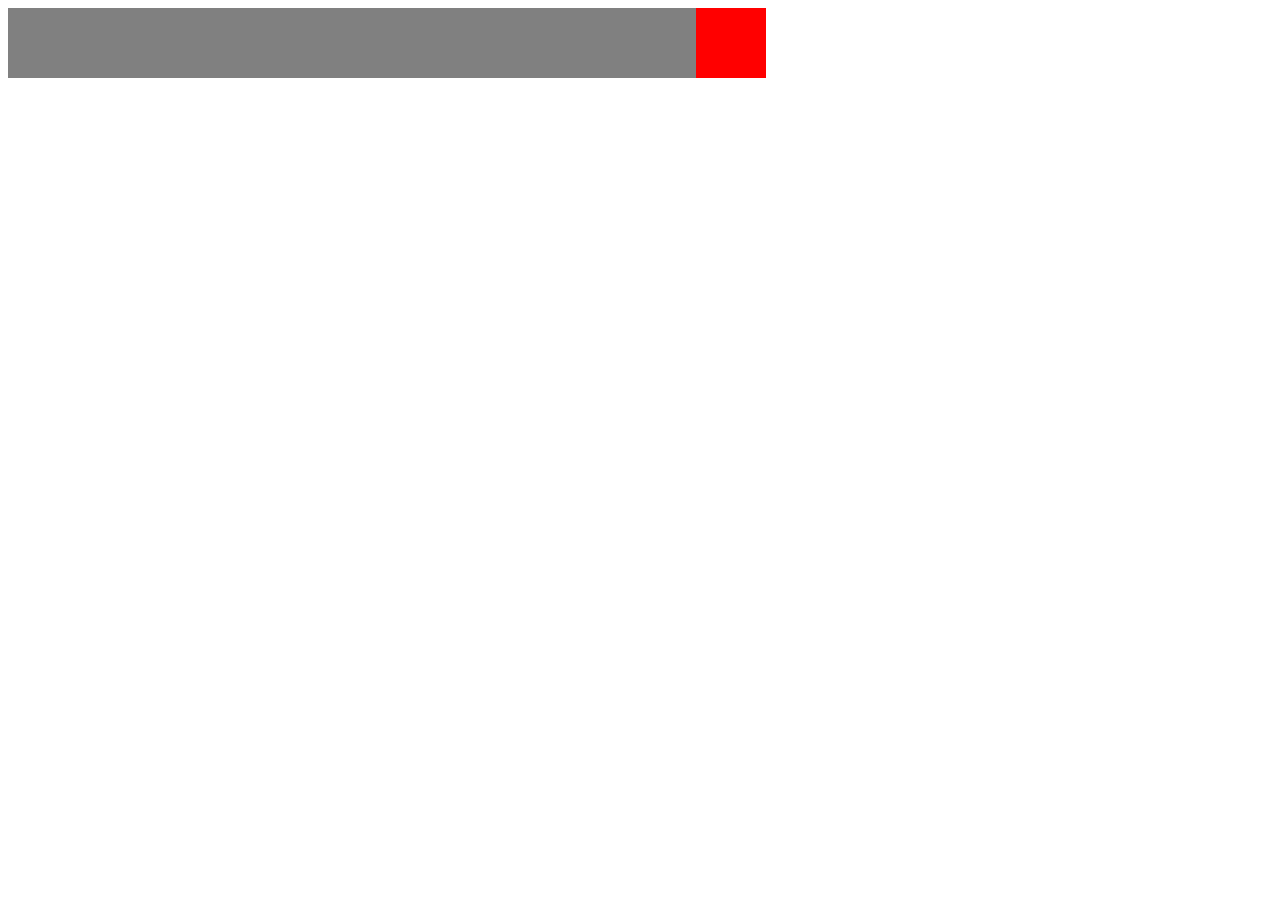
==== index.html @ ec9fb3c9 "aula flexbox" ====
<!DOCTYPE html>
<html lang="en">
<head>
    <meta charset="UTF-8">
    <meta name="viewport" content="width=device-width, initial-scale=1.0">
    <title>Aula flexbox</title>
    <link rel="stylesheet" href="style.css">
</head>
<body>
    <div class="container">
        
        <div class="filha" ></div>
    
    </div>
    
</body>
</html>
---- style.css ----
.container{

    width: 60%;
    height: 60%;
    background-color: gray;
    display: flex;
    align-items: flex-end;
    justify-content: flex-end;
}

.filha{

    width: 70px;
    height: 70px;
    background-color: red;

}
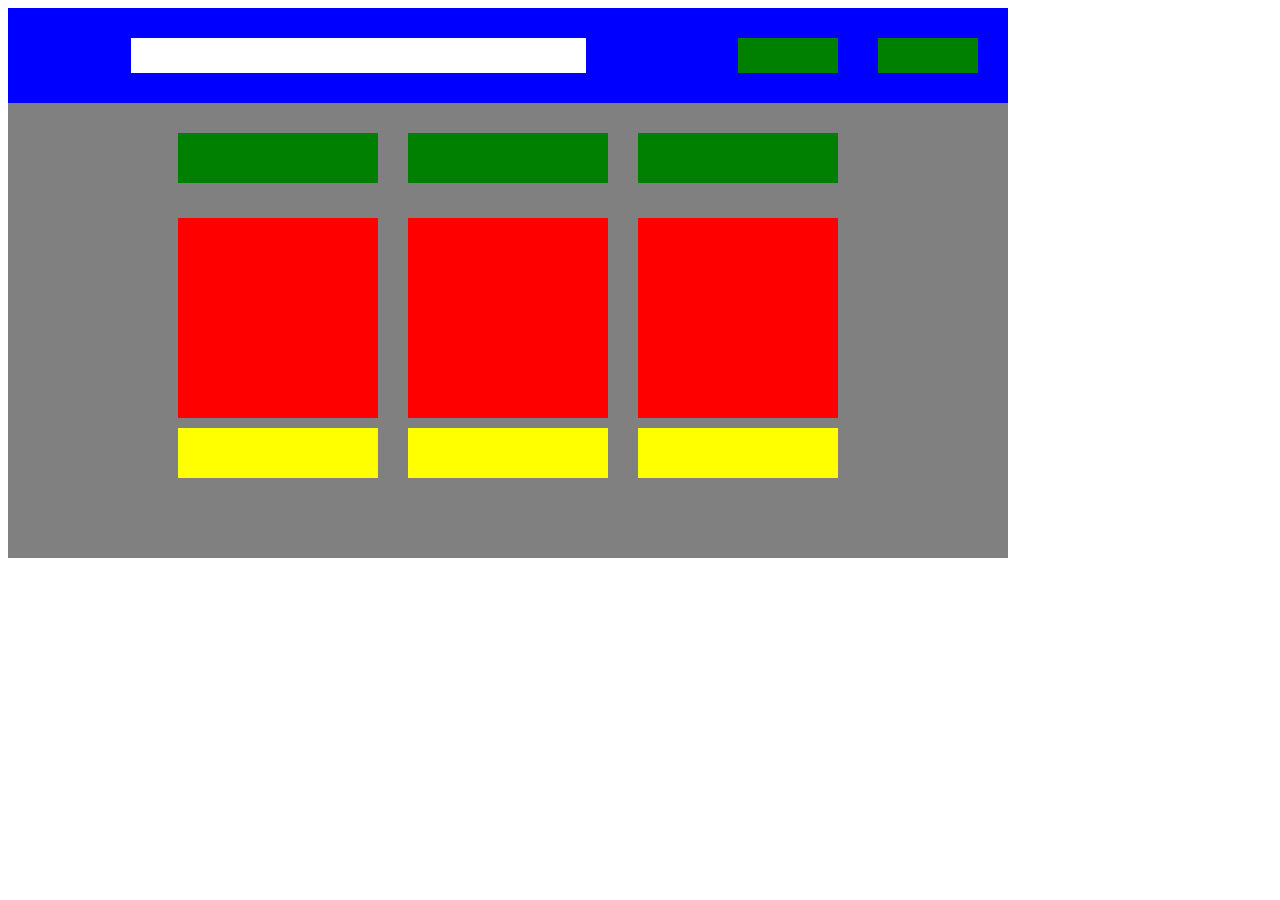
==== commit 3a679111: "tela1" ====
--- a/index.html
+++ b/index.html
@@ -3,15 +3,43 @@
 <head>
     <meta charset="UTF-8">
     <meta name="viewport" content="width=device-width, initial-scale=1.0">
-    <title>Aula flexbox</title>
+    <title>Document</title>
     <link rel="stylesheet" href="style.css">
 </head>
 <body>
     <div class="container">
-        
-        <div class="filha" ></div>
-    
+        <div class="cima">
+            <div class="cimaesq">
+                <div class="branco"></div>
+            </div>
+            <div class="cimadir">
+                <div class="verde1"></div>
+                <div class="verde1"></div>
+            </div>
+        </div>
+        <div class="baixo">
+            <div class="baixo1">
+                <div class="verde2"></div>
+                <div class="laranja"></div>
+                <div class="amarelo"></div>
+            </div>
+            <div class="baixo1">
+                <div class="verde2"></div>
+                <div class="laranja"></div>
+                <div class="amarelo"></div>
+            </div>
+            <div class="baixo1">
+                <div class="verde2"></div>
+                <div class="laranja"></div>
+                <div class="amarelo"></div>
+            </div>
+            
+            
+            
+            
+            
+            
+        </div>
     </div>
-    
 </body>
 </html>
--- a/style.css
+++ b/style.css
@@ -1,17 +1,71 @@
 .container{
-
-    width: 60%;
-    height: 60%;
+    width: 1000px;
+    height: 550px;
     background-color: gray;
     display: flex;
-    align-items: flex-end;
-    justify-content: flex-end;
+    flex-direction: column;
+}
+.cima{
+    width: 100%;
+    height: 100px;
+    display: flex;
+    flex-wrap: nowrap;
+    background-color: aquamarine;
 }
 
-.filha{
+.cimaesq{
+    width: 70%;
+    height: 100%;
+    background-color: blue;
+    display: flex;
+    align-items: center;
+    justify-content: center;
+}
+.cimadir{
+    width: 30%;
+    height: 100%;
+    background-color:blue;
+    display: flex;
+    align-items: center;
+    justify-content: center;
+    gap: 40px;
+}
+.branco{
+    width: 65%;
+    height: 35px;
+    background-color: white;
+}
 
-    width: 70px;
-    height: 70px;
+.verde1{
+    width: 100px;
+    height: 35px;
+    background-color: green;
+}
+.baixo{
+    width: 100%;
+    height: 450px;
+    display: flex;
+    align-items: flex-start;
+    justify-content: center;
+    flex-wrap: nowrap;
+    gap: 30px;
+    margin-top: 30px;
+}
+
+.verde2{
+    width: 200px;
+    height: 50px;
+    background-color: green;
+    margin-bottom: 35px;
+}
+.laranja{
+    width: 200px;
+    height: 200px;
     background-color: red;
-
+    margin-bottom: 10px;
+}
+.amarelo{
+    width: 200px;
+    height: 50px;
+    background-color: yellow;
 }
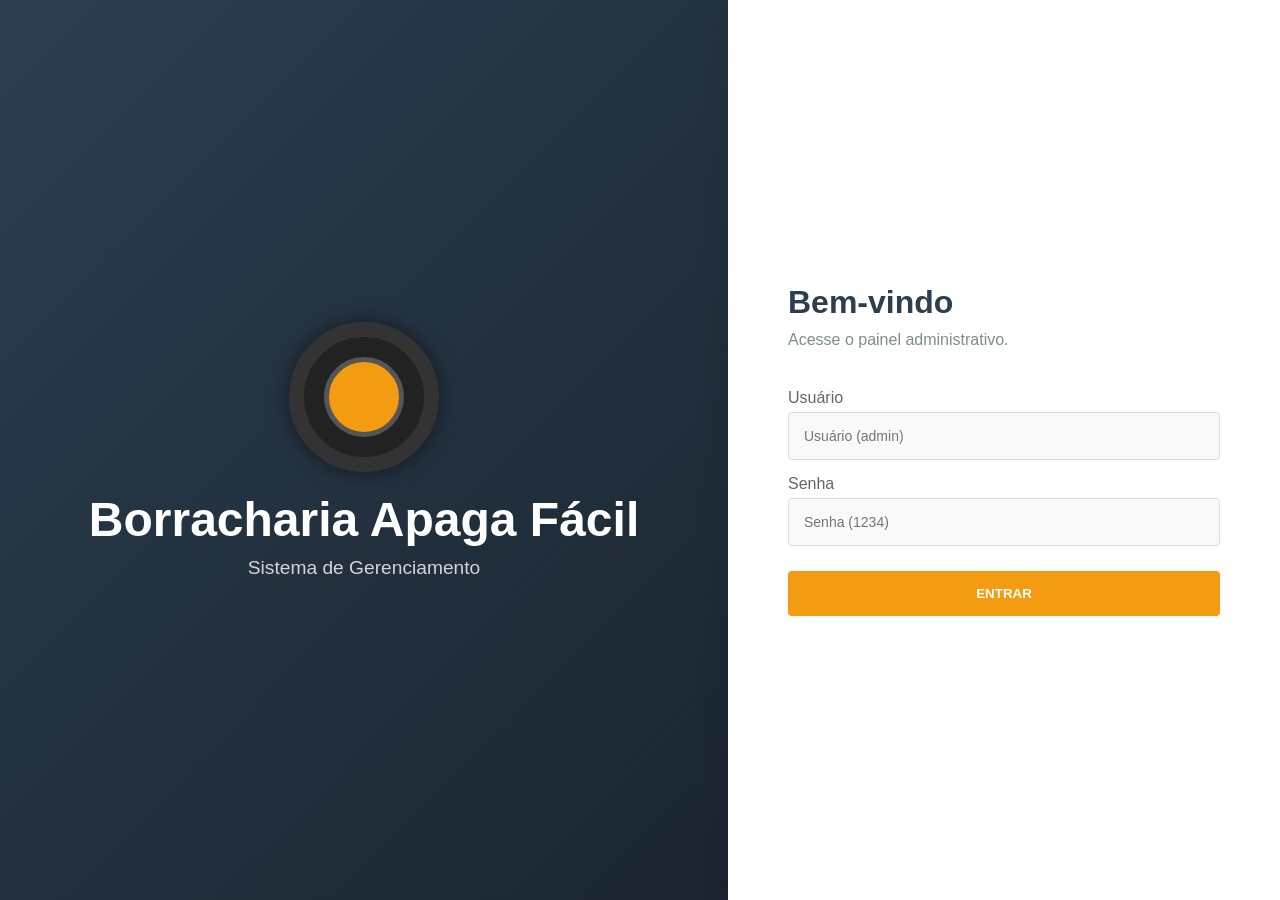
==== commit b0f87dbc: "ä" ====
--- a/index.html
+++ b/index.html
@@ -1,45 +1,374 @@
 <!DOCTYPE html>
-<html lang="en">
+<html lang="pt-br">
 <head>
     <meta charset="UTF-8">
     <meta name="viewport" content="width=device-width, initial-scale=1.0">
-    <title>Document</title>
-    <link rel="stylesheet" href="style.css">
+    <title>Sistema da Borracharia </title>
+    <style>
+        /* --- CONFIGURAÇÕES GERAIS --- */
+        :root {
+            --primary-color: #f39c12; /* Laranja Pneu */
+            --dark-bg: #2c3e50;       /* Azul Petróleo Escuro */
+            --darker-bg: #1a252f;     /* Quase Preto */
+            --light-bg: #ecf0f1;
+            --text-color: #333;
+            /* Cores de Status */
+            --status-andamento: #f1c40f;
+            --status-feito: #3498db;
+            --status-pago: #2ecc71;
+        }
+
+        * { margin: 0; padding: 0; box-sizing: border-box; font-family: 'Segoe UI', sans-serif; }
+
+        body { background-color: var(--light-bg); height: 100vh; display: flex; flex-direction: column; }
+        
+        /* Utilitários */
+        .hidden { display: none !important; }
+        .btn { padding: 12px 20px; border: none; cursor: pointer; border-radius: 4px; font-weight: bold; transition: 0.3s; }
+        .btn-primary { background-color: var(--primary-color); color: white; }
+        .btn-primary:hover { background-color: #e67e22; }
+        .btn-danger { background-color: #e74c3c; color: white; }
+        
+        input, select { 
+            padding: 15px; 
+            margin-bottom: 15px; 
+            width: 100%; 
+            border: 1px solid #ddd; 
+            border-radius: 4px; 
+            background-color: #f9f9f9;
+            font-size: 14px;
+        }
+        input:focus, select:focus { outline: 2px solid var(--primary-color); border-color: transparent; }
+
+        /* --- NOVO DESIGN DE LOGIN (TELA DIVIDIDA) --- */
+        #login-screen {
+            height: 100vh;
+            display: flex;
+            width: 100%;
+            overflow: hidden;
+        }
+
+        .login-brand {
+            flex: 6; 
+            background: linear-gradient(135deg, var(--dark-bg), var(--darker-bg));
+            color: white;
+            display: flex;
+            flex-direction: column;
+            justify-content: center;
+            align-items: center;
+            padding: 40px;
+        }
+        
+        .tire-decoration {
+            width: 150px;
+            height: 150px;
+            border: 15px solid #333;
+            border-radius: 50%;
+            display: flex;
+            align-items: center;
+            justify-content: center;
+            margin-bottom: 20px;
+            background: #222;
+            box-shadow: 0 0 20px rgba(0,0,0,0.5);
+        }
+        .tire-inner { width: 80px; height: 80px; border: 5px solid #555; border-radius: 50%; background: var(--primary-color); }
+
+        .login-brand h1 { font-size: 3rem; margin-bottom: 10px; }
+        .login-brand p { font-size: 1.2rem; opacity: 0.8; }
+
+        .login-form-container {
+            flex: 4; 
+            background: white;
+            display: flex;
+            flex-direction: column;
+            justify-content: center;
+            padding: 60px;
+            box-shadow: -10px 0 20px rgba(0,0,0,0.05);
+        }
+
+        .login-header { margin-bottom: 40px; }
+        .login-header h2 { font-size: 2rem; color: var(--dark-bg); margin-bottom: 10px; }
+        .login-header span { color: #7f8c8d; }
+
+        @media (max-width: 768px) {
+            #login-screen { flex-direction: column; }
+            .login-brand { flex: 1; padding: 20px; }
+            .tire-decoration { width: 80px; height: 80px; border-width: 8px; }
+            .tire-inner { width: 40px; height: 40px; }
+            .login-brand h1 { font-size: 1.5rem; }
+            .login-form-container { flex: 2; padding: 30px; }
+        }
+
+        /* --- DASHBOARD --- */
+        #dashboard-screen { display: flex; height: 100vh; }
+        .sidebar { width: 250px; background-color: var(--dark-bg); color: white; padding: 20px; display: flex; flex-direction: column; }
+        .sidebar h3 { margin-bottom: 30px; text-align: center; color: var(--primary-color); border-bottom: 1px solid rgba(255,255,255,0.1); padding-bottom: 10px; }
+        .sidebar button { background: none; border: none; color: white; padding: 15px; text-align: left; cursor: pointer; transition: 0.3s; width: 100%; border-radius: 4px; }
+        .sidebar button:hover { background-color: rgba(255,255,255,0.1); color: var(--primary-color); }
+        .main-content { flex: 1; padding: 40px; overflow-y: auto; background-color: #f4f6f7; }
+        .card { background: white; padding: 30px; border-radius: 8px; box-shadow: 0 2px 10px rgba(0,0,0,0.05); border: 1px solid #eee; }
+        table { width: 100%; border-collapse: collapse; margin-top: 20px; }
+        th, td { padding: 15px; text-align: left; border-bottom: 1px solid #eee; vertical-align: middle; }
+        th { background-color: var(--darker-bg); color: white; }
+        tr:hover { background-color: #f9f9f9; }
+
+        /* Estilos do Select de Status */
+        .status-select {
+            padding: 8px;
+            border-radius: 20px;
+            font-weight: bold;
+            color: white;
+            border: none;
+            cursor: pointer;
+            width: auto;
+            margin: 0;
+            text-align: center;
+            text-align-last: center;
+        }
+        .bg-andamento { background-color: var(--status-andamento); }
+        .bg-feito { background-color: var(--status-feito); }
+        .bg-pago { background-color: var(--status-pago); }
+
+    </style>
 </head>
 <body>
-    <div class="container">
-        <div class="cima">
-            <div class="cimaesq">
-                <div class="branco"></div>
-            </div>
-            <div class="cimadir">
-                <div class="verde1"></div>
-                <div class="verde1"></div>
-            </div>
+
+    <section id="login-screen">
+        <div class="login-brand">
+            <div class="tire-decoration">
+                <div class="tire-inner"></div>
+            </div>
+            <h1>Borracharia Apaga Fácil</h1>
+            <p>Sistema de Gerenciamento</p>
         </div>
-        <div class="baixo">
-            <div class="baixo1">
-                <div class="verde2"></div>
-                <div class="laranja"></div>
-                <div class="amarelo"></div>
-            </div>
-            <div class="baixo1">
-                <div class="verde2"></div>
-                <div class="laranja"></div>
-                <div class="amarelo"></div>
-            </div>
-            <div class="baixo1">
-                <div class="verde2"></div>
-                <div class="laranja"></div>
-                <div class="amarelo"></div>
-            </div>
-            
-            
-            
-            
-            
-            
+        <div class="login-form-container">
+            <div class="login-header">
+                <h2>Bem-vindo</h2>
+                <span>Acesse o painel administrativo.</span>
+            </div>
+            <label for="username" style="display:block; margin-bottom:5px; color:#666;">Usuário</label>
+            <input type="text" id="username" placeholder="Usuário (admin)">
+            <label for="password" style="display:block; margin-bottom:5px; color:#666;">Senha</label>
+            <input type="password" id="password" placeholder="Senha (1234)">
+            <button class="btn btn-primary" onclick="realizarLogin()" style="width: 100%; margin-top: 10px; padding: 15px;">ENTRAR</button>
+            <p id="error-msg" style="color: #e74c3c; font-size: 13px; margin-top: 15px; display: none; text-align: center;">Credenciais inválidas.</p>
         </div>
-    </div>
+    </section>
+
+    <section id="dashboard-screen" class="hidden">
+        <nav class="sidebar">
+            <h3>BORRACHARIA</h3>
+            <button onclick="mostrarTela('tela-clientes')">👤 Clientes</button>
+            <button onclick="mostrarTela('tela-servicos')">🔧 Ocorrências</button>
+            <button onclick="mostrarTela('tela-estoque')">📦 Estoque</button>
+            <div style="flex: 1"></div>
+            <button onclick="logout()" style="color: #e74c3c; border: 1px solid #e74c3c; text-align: center;">Sair</button>
+        </nav>
+
+        <main class="main-content">
+            <div id="tela-clientes" class="content-section">
+                <h2 style="margin-bottom: 20px;">Gerenciar Clientes</h2>
+                <div class="card">
+                    <form onsubmit="salvarCliente(event)" style="display: grid; grid-template-columns: 1fr 1fr 1fr auto; gap: 10px;">
+                        <input type="text" id="cliente-nome" placeholder="Nome Completo" required style="margin:0">
+                        <input type="text" id="cliente-carro" placeholder="Veículo/Placa" required style="margin:0">
+                        <input type="tel" id="cliente-tel" placeholder="Telefone" required style="margin:0">
+                        <button type="submit" class="btn btn-primary">Adicionar</button>
+                    </form>
+                </div>
+                <div class="card" style="margin-top: 20px;">
+                    <table id="tabela-clientes">
+                        <thead><tr><th>Nome</th><th>Veículo</th><th>Telefone</th></tr></thead>
+                        <tbody></tbody>
+                    </table>
+                </div>
+            </div>
+
+            <div id="tela-servicos" class="content-section hidden">
+                <h2 style="margin-bottom: 20px;">Ocorrências e Status</h2>
+                <div class="card">
+                    <form onsubmit="salvarServico(event)">
+                        <input type="text" id="servico-cliente" placeholder="Nome do Cliente" required>
+                        <select id="servico-tipo">
+                            <option value="Troca de Pneu">Troca de Pneu</option>
+                            <option value="Remendo">Remendo</option>
+                            <option value="Troca de Aro">Troca de Aro</option>
+                            <option value="Troca de Roda">Troca de Roda</option>
+                            <option value="Vulcanização">Vulcanização</option>
+                            <option value="Alinhamento">Alinhamento</option>
+                        </select>
+                        <input type="number" id="servico-valor" placeholder="Valor (R$)" required>
+                        <button type="submit" class="btn btn-primary" style="width: 100%">Abrir Ordem de Serviço</button>
+                    </form>
+                </div>
+                <div class="card" style="margin-top: 20px;">
+                    <h3>Histórico e Controle</h3>
+                    <table id="tabela-servicos">
+                        <thead>
+                            <tr>
+                                <th>Cliente</th>
+                                <th>Serviço</th>
+                                <th>Valor</th>
+                                <th>Status</th>
+                                <th>Data</th>
+                            </tr>
+                        </thead>
+                        <tbody></tbody>
+                    </table>
+                </div>
+            </div>
+
+            <div id="tela-estoque" class="content-section hidden">
+                <h2 style="margin-bottom: 20px;">Controle de Estoque</h2>
+                <div class="card">
+                    <form onsubmit="salvarProduto(event)" style="display: grid; grid-template-columns: 2fr 1fr auto; gap: 10px;">
+                        <input type="text" id="prod-nome" placeholder="Nome do Produto" required style="margin:0">
+                        <input type="number" id="prod-qtd" placeholder="Qtd." required style="margin:0">
+                        <button type="submit" class="btn btn-primary">Entrada</button>
+                    </form>
+                </div>
+                <div class="card" style="margin-top: 20px;">
+                    <table id="tabela-estoque">
+                        <thead><tr><th>Produto</th><th>Qtd. Atual</th><th>Ação</th></tr></thead>
+                        <tbody></tbody>
+                    </table>
+                </div>
+            </div>
+        </main>
+    </section>
+
+    <script>
+        // --- LÓGICA DO SISTEMA ---
+        
+        let clientes = JSON.parse(localStorage.getItem('borracha_clientes')) || [];
+        let servicos = JSON.parse(localStorage.getItem('borracha_servicos')) || [];
+        let estoque = JSON.parse(localStorage.getItem('borracha_estoque')) || [];
+
+        document.addEventListener('DOMContentLoaded', () => {
+            atualizarTabelas();
+        });
+
+        function realizarLogin() {
+            const user = document.getElementById('username').value;
+            const pass = document.getElementById('password').value;
+
+            if(user === 'admin' && pass === '1234') {
+                document.getElementById('login-screen').classList.add('hidden');
+                document.getElementById('dashboard-screen').classList.remove('hidden');
+            } else {
+                const erro = document.getElementById('error-msg');
+                erro.style.display = 'block';
+                document.getElementById('password').style.borderColor = 'red';
+                setTimeout(() => document.getElementById('password').style.borderColor = '#ddd', 2000);
+            }
+        }
+
+        function logout() { location.reload(); }
+
+        function mostrarTela(id) {
+            document.querySelectorAll('.content-section').forEach(s => s.classList.add('hidden'));
+            document.getElementById(id).classList.remove('hidden');
+        }
+
+        // --- CLIENTES ---
+        function salvarCliente(e) {
+            e.preventDefault();
+            clientes.push({
+                nome: document.getElementById('cliente-nome').value,
+                carro: document.getElementById('cliente-carro').value,
+                tel: document.getElementById('cliente-tel').value
+            });
+            localStorage.setItem('borracha_clientes', JSON.stringify(clientes));
+            e.target.reset();
+            atualizarTabelas();
+        }
+
+        // --- SERVIÇOS E STATUS ---
+        function salvarServico(e) {
+            e.preventDefault();
+            servicos.unshift({
+                cliente: document.getElementById('servico-cliente').value,
+                tipo: document.getElementById('servico-tipo').value,
+                valor: document.getElementById('servico-valor').value,
+                status: 'andamento', // Status inicial padrão
+                data: new Date().toLocaleDateString('pt-BR') + ' ' + new Date().toLocaleTimeString('pt-BR', {hour: '2-digit', minute:'2-digit'})
+            });
+            localStorage.setItem('borracha_servicos', JSON.stringify(servicos));
+            e.target.reset();
+            atualizarTabelas();
+        }
+
+        function alterarStatusServico(index, novoStatus) {
+            servicos[index].status = novoStatus;
+            localStorage.setItem('borracha_servicos', JSON.stringify(servicos));
+            atualizarTabelas(); // Atualiza para mudar a cor do select
+        }
+
+        // --- ESTOQUE ---
+        function salvarProduto(e) {
+            e.preventDefault();
+            estoque.push({
+                nome: document.getElementById('prod-nome').value,
+                qtd: document.getElementById('prod-qtd').value
+            });
+            localStorage.setItem('borracha_estoque', JSON.stringify(estoque));
+            e.target.reset();
+            atualizarTabelas();
+        }
+
+        function removerEstoque(index) {
+            if(confirm('Tem certeza que deseja remover este item?')) {
+                estoque.splice(index, 1);
+                localStorage.setItem('borracha_estoque', JSON.stringify(estoque));
+                atualizarTabelas();
+            }
+        }
+
+        // --- RENDERIZAÇÃO ---
+        function atualizarTabelas() {
+            // Clientes
+            const tblClientes = document.querySelector('#tabela-clientes tbody');
+            tblClientes.innerHTML = clientes.map(c => `<tr><td>${c.nome}</td><td>${c.carro}</td><td>${c.tel}</td></tr>`).join('');
+
+            // Serviços com Dropdown de Status
+            const tblServicos = document.querySelector('#tabela-servicos tbody');
+            tblServicos.innerHTML = servicos.map((s, i) => {
+                // Define a classe de cor baseada no status
+                let bgClass = '';
+                if(s.status === 'andamento') bgClass = 'bg-andamento';
+                else if(s.status === 'feito') bgClass = 'bg-feito';
+                else if(s.status === 'pago') bgClass = 'bg-pago';
+                else {
+                    // Compatibilidade para dados antigos que não tenham status
+                    s.status = 'andamento';
+                    bgClass = 'bg-andamento';
+                }
+
+                return `
+                <tr>
+                    <td>${s.cliente}</td>
+                    <td>${s.tipo}</td>
+                    <td>R$ ${s.valor}</td>
+                    <td>
+                        <select onchange="alterarStatusServico(${i}, this.value)" class="status-select ${bgClass}">
+                            <option value="andamento" ${s.status === 'andamento' ? 'selected' : ''}>Em Andamento</option>
+                            <option value="feito" ${s.status === 'feito' ? 'selected' : ''}>Feito</option>
+                            <option value="pago" ${s.status === 'pago' ? 'selected' : ''}>Pago</option>
+                        </select>
+                    </td>
+                    <td style="font-size: 0.9em; color: #777;">${s.data}</td>
+                </tr>`;
+            }).join('');
+
+            // Estoque
+            const tblEstoque = document.querySelector('#tabela-estoque tbody');
+            tblEstoque.innerHTML = estoque.map((p, i) => `
+                <tr>
+                    <td>${p.nome}</td>
+                    <td><span style="background:${p.qtd < 5 ? '#e74c3c' : '#2ecc71'}; color:white; padding: 2px 8px; border-radius:10px; font-size:12px">${p.qtd} un</span></td>
+                    <td><button onclick="removerEstoque(${i})" class="btn-danger" style="border:none; padding:5px 10px; border-radius:4px; cursor:pointer">Excluir</button></td>
+                </tr>`).join('');
+        }
+    </script>
 </body>
 </html>
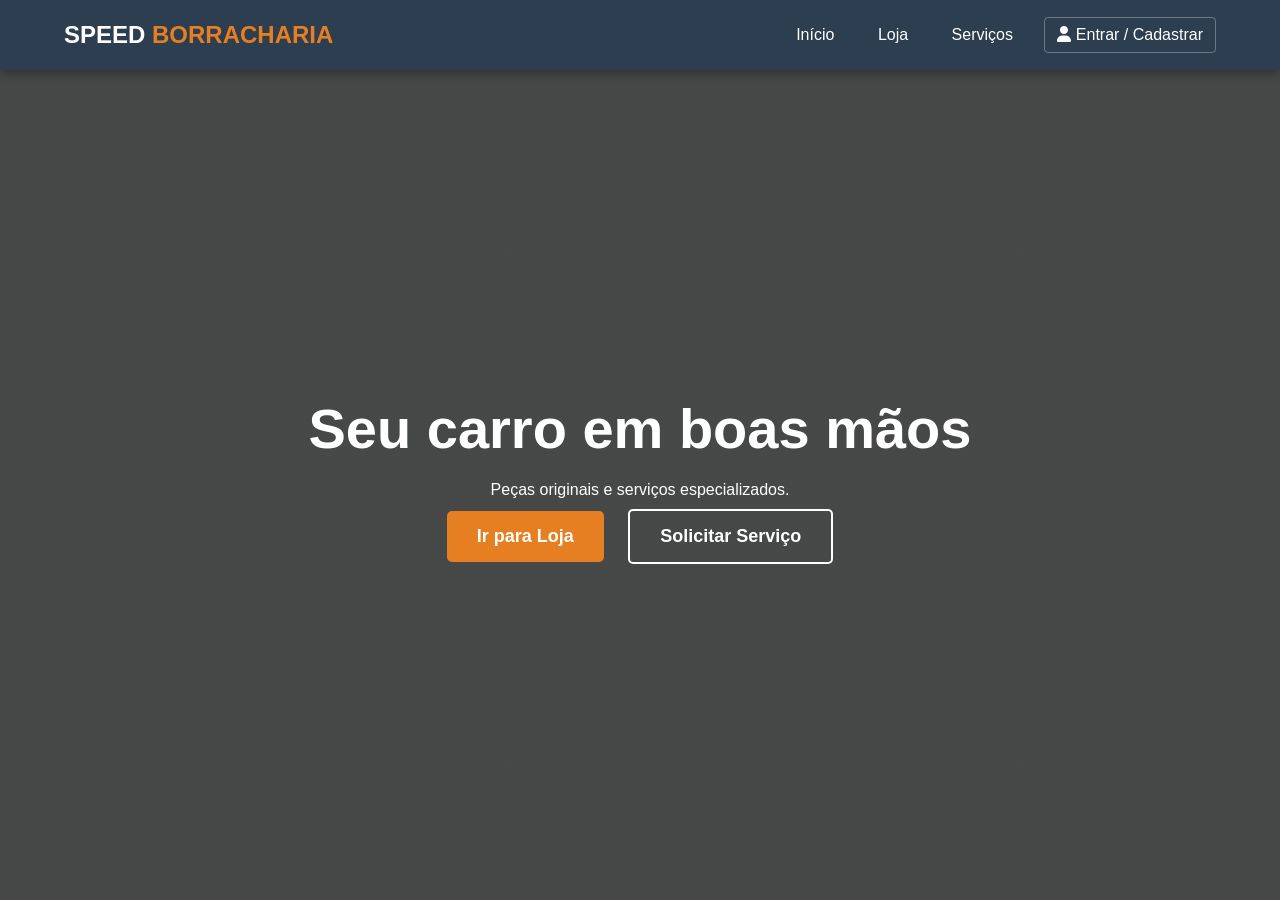
==== commit a29e52de: "Borracharia" ====
--- a/index.html
+++ b/index.html
@@ -3,372 +3,111 @@
 <head>
     <meta charset="UTF-8">
     <meta name="viewport" content="width=device-width, initial-scale=1.0">
-    <title>Sistema da Borracharia </title>
-    <style>
-        /* --- CONFIGURAÇÕES GERAIS --- */
-        :root {
-            --primary-color: #f39c12; /* Laranja Pneu */
-            --dark-bg: #2c3e50;       /* Azul Petróleo Escuro */
-            --darker-bg: #1a252f;     /* Quase Preto */
-            --light-bg: #ecf0f1;
-            --text-color: #333;
-            /* Cores de Status */
-            --status-andamento: #f1c40f;
-            --status-feito: #3498db;
-            --status-pago: #2ecc71;
-        }
-
-        * { margin: 0; padding: 0; box-sizing: border-box; font-family: 'Segoe UI', sans-serif; }
-
-        body { background-color: var(--light-bg); height: 100vh; display: flex; flex-direction: column; }
-        
-        /* Utilitários */
-        .hidden { display: none !important; }
-        .btn { padding: 12px 20px; border: none; cursor: pointer; border-radius: 4px; font-weight: bold; transition: 0.3s; }
-        .btn-primary { background-color: var(--primary-color); color: white; }
-        .btn-primary:hover { background-color: #e67e22; }
-        .btn-danger { background-color: #e74c3c; color: white; }
-        
-        input, select { 
-            padding: 15px; 
-            margin-bottom: 15px; 
-            width: 100%; 
-            border: 1px solid #ddd; 
-            border-radius: 4px; 
-            background-color: #f9f9f9;
-            font-size: 14px;
-        }
-        input:focus, select:focus { outline: 2px solid var(--primary-color); border-color: transparent; }
-
-        /* --- NOVO DESIGN DE LOGIN (TELA DIVIDIDA) --- */
-        #login-screen {
-            height: 100vh;
-            display: flex;
-            width: 100%;
-            overflow: hidden;
-        }
-
-        .login-brand {
-            flex: 6; 
-            background: linear-gradient(135deg, var(--dark-bg), var(--darker-bg));
-            color: white;
-            display: flex;
-            flex-direction: column;
-            justify-content: center;
-            align-items: center;
-            padding: 40px;
-        }
-        
-        .tire-decoration {
-            width: 150px;
-            height: 150px;
-            border: 15px solid #333;
-            border-radius: 50%;
-            display: flex;
-            align-items: center;
-            justify-content: center;
-            margin-bottom: 20px;
-            background: #222;
-            box-shadow: 0 0 20px rgba(0,0,0,0.5);
-        }
-        .tire-inner { width: 80px; height: 80px; border: 5px solid #555; border-radius: 50%; background: var(--primary-color); }
-
-        .login-brand h1 { font-size: 3rem; margin-bottom: 10px; }
-        .login-brand p { font-size: 1.2rem; opacity: 0.8; }
-
-        .login-form-container {
-            flex: 4; 
-            background: white;
-            display: flex;
-            flex-direction: column;
-            justify-content: center;
-            padding: 60px;
-            box-shadow: -10px 0 20px rgba(0,0,0,0.05);
-        }
-
-        .login-header { margin-bottom: 40px; }
-        .login-header h2 { font-size: 2rem; color: var(--dark-bg); margin-bottom: 10px; }
-        .login-header span { color: #7f8c8d; }
-
-        @media (max-width: 768px) {
-            #login-screen { flex-direction: column; }
-            .login-brand { flex: 1; padding: 20px; }
-            .tire-decoration { width: 80px; height: 80px; border-width: 8px; }
-            .tire-inner { width: 40px; height: 40px; }
-            .login-brand h1 { font-size: 1.5rem; }
-            .login-form-container { flex: 2; padding: 30px; }
-        }
-
-        /* --- DASHBOARD --- */
-        #dashboard-screen { display: flex; height: 100vh; }
-        .sidebar { width: 250px; background-color: var(--dark-bg); color: white; padding: 20px; display: flex; flex-direction: column; }
-        .sidebar h3 { margin-bottom: 30px; text-align: center; color: var(--primary-color); border-bottom: 1px solid rgba(255,255,255,0.1); padding-bottom: 10px; }
-        .sidebar button { background: none; border: none; color: white; padding: 15px; text-align: left; cursor: pointer; transition: 0.3s; width: 100%; border-radius: 4px; }
-        .sidebar button:hover { background-color: rgba(255,255,255,0.1); color: var(--primary-color); }
-        .main-content { flex: 1; padding: 40px; overflow-y: auto; background-color: #f4f6f7; }
-        .card { background: white; padding: 30px; border-radius: 8px; box-shadow: 0 2px 10px rgba(0,0,0,0.05); border: 1px solid #eee; }
-        table { width: 100%; border-collapse: collapse; margin-top: 20px; }
-        th, td { padding: 15px; text-align: left; border-bottom: 1px solid #eee; vertical-align: middle; }
-        th { background-color: var(--darker-bg); color: white; }
-        tr:hover { background-color: #f9f9f9; }
-
-        /* Estilos do Select de Status */
-        .status-select {
-            padding: 8px;
-            border-radius: 20px;
-            font-weight: bold;
-            color: white;
-            border: none;
-            cursor: pointer;
-            width: auto;
-            margin: 0;
-            text-align: center;
-            text-align-last: center;
-        }
-        .bg-andamento { background-color: var(--status-andamento); }
-        .bg-feito { background-color: var(--status-feito); }
-        .bg-pago { background-color: var(--status-pago); }
-
-    </style>
+    <title>Speed Borracharia</title>
+    <link rel="stylesheet" href="style.css">
+    <link href="https://cdnjs.cloudflare.com/ajax/libs/font-awesome/6.0.0/css/all.min.css" rel="stylesheet">
 </head>
 <body>
 
-    <section id="login-screen">
-        <div class="login-brand">
-            <div class="tire-decoration">
-                <div class="tire-inner"></div>
+    <nav>
+        <div class="logo">SPEED <span>BORRACHARIA</span></div>
+        <div class="menu-links" id="menu-container"></div>
+    </nav>
+
+    <section id="tela-home" class="screen active">
+        <div class="hero-content">
+            <h1>Seu carro em boas mãos</h1>
+            <p>Peças originais e serviços especializados.</p>
+            <div class="hero-btns">
+                <button class="btn-cta" onclick="navegar('tela-loja')">Ir para Loja</button>
+                <button class="btn-cta btn-outline" onclick="navegar('tela-servicos')">Solicitar Serviço</button>
             </div>
-            <h1>Borracharia Apaga Fácil</h1>
-            <p>Sistema de Gerenciamento</p>
-        </div>
-        <div class="login-form-container">
-            <div class="login-header">
-                <h2>Bem-vindo</h2>
-                <span>Acesse o painel administrativo.</span>
-            </div>
-            <label for="username" style="display:block; margin-bottom:5px; color:#666;">Usuário</label>
-            <input type="text" id="username" placeholder="Usuário (admin)">
-            <label for="password" style="display:block; margin-bottom:5px; color:#666;">Senha</label>
-            <input type="password" id="password" placeholder="Senha (1234)">
-            <button class="btn btn-primary" onclick="realizarLogin()" style="width: 100%; margin-top: 10px; padding: 15px;">ENTRAR</button>
-            <p id="error-msg" style="color: #e74c3c; font-size: 13px; margin-top: 15px; display: none; text-align: center;">Credenciais inválidas.</p>
         </div>
     </section>
 
-    <section id="dashboard-screen" class="hidden">
-        <nav class="sidebar">
-            <h3>BORRACHARIA</h3>
-            <button onclick="mostrarTela('tela-clientes')">👤 Clientes</button>
-            <button onclick="mostrarTela('tela-servicos')">🔧 Ocorrências</button>
-            <button onclick="mostrarTela('tela-estoque')">📦 Estoque</button>
-            <div style="flex: 1"></div>
-            <button onclick="logout()" style="color: #e74c3c; border: 1px solid #e74c3c; text-align: center;">Sair</button>
-        </nav>
+    <section id="tela-login" class="screen">
+        <div id="box-login" class="auth-box">
+            <h2>Acesse sua Conta</h2>
+            <p class="subtitle">Bem-vindo de volta!</p>
+            <form onsubmit="fazerLogin(event)">
+                <input type="text" id="login-user" placeholder="Usuário" required>
+                <input type="password" id="login-pass" placeholder="Senha" required>
+                <button type="submit" class="btn-full">Entrar</button>
+            </form>
+            <p class="switch-msg">Não tem conta? <span onclick="alternarFormulario('cadastro')">Cadastre-se aqui</span></p>
+        </div>
 
-        <main class="main-content">
-            <div id="tela-clientes" class="content-section">
-                <h2 style="margin-bottom: 20px;">Gerenciar Clientes</h2>
-                <div class="card">
-                    <form onsubmit="salvarCliente(event)" style="display: grid; grid-template-columns: 1fr 1fr 1fr auto; gap: 10px;">
-                        <input type="text" id="cliente-nome" placeholder="Nome Completo" required style="margin:0">
-                        <input type="text" id="cliente-carro" placeholder="Veículo/Placa" required style="margin:0">
-                        <input type="tel" id="cliente-tel" placeholder="Telefone" required style="margin:0">
-                        <button type="submit" class="btn btn-primary">Adicionar</button>
-                    </form>
-                </div>
-                <div class="card" style="margin-top: 20px;">
-                    <table id="tabela-clientes">
-                        <thead><tr><th>Nome</th><th>Veículo</th><th>Telefone</th></tr></thead>
-                        <tbody></tbody>
-                    </table>
-                </div>
-            </div>
-
-            <div id="tela-servicos" class="content-section hidden">
-                <h2 style="margin-bottom: 20px;">Ocorrências e Status</h2>
-                <div class="card">
-                    <form onsubmit="salvarServico(event)">
-                        <input type="text" id="servico-cliente" placeholder="Nome do Cliente" required>
-                        <select id="servico-tipo">
-                            <option value="Troca de Pneu">Troca de Pneu</option>
-                            <option value="Remendo">Remendo</option>
-                            <option value="Troca de Aro">Troca de Aro</option>
-                            <option value="Troca de Roda">Troca de Roda</option>
-                            <option value="Vulcanização">Vulcanização</option>
-                            <option value="Alinhamento">Alinhamento</option>
-                        </select>
-                        <input type="number" id="servico-valor" placeholder="Valor (R$)" required>
-                        <button type="submit" class="btn btn-primary" style="width: 100%">Abrir Ordem de Serviço</button>
-                    </form>
-                </div>
-                <div class="card" style="margin-top: 20px;">
-                    <h3>Histórico e Controle</h3>
-                    <table id="tabela-servicos">
-                        <thead>
-                            <tr>
-                                <th>Cliente</th>
-                                <th>Serviço</th>
-                                <th>Valor</th>
-                                <th>Status</th>
-                                <th>Data</th>
-                            </tr>
-                        </thead>
-                        <tbody></tbody>
-                    </table>
-                </div>
-            </div>
-
-            <div id="tela-estoque" class="content-section hidden">
-                <h2 style="margin-bottom: 20px;">Controle de Estoque</h2>
-                <div class="card">
-                    <form onsubmit="salvarProduto(event)" style="display: grid; grid-template-columns: 2fr 1fr auto; gap: 10px;">
-                        <input type="text" id="prod-nome" placeholder="Nome do Produto" required style="margin:0">
-                        <input type="number" id="prod-qtd" placeholder="Qtd." required style="margin:0">
-                        <button type="submit" class="btn btn-primary">Entrada</button>
-                    </form>
-                </div>
-                <div class="card" style="margin-top: 20px;">
-                    <table id="tabela-estoque">
-                        <thead><tr><th>Produto</th><th>Qtd. Atual</th><th>Ação</th></tr></thead>
-                        <tbody></tbody>
-                    </table>
-                </div>
-            </div>
-        </main>
+        <div id="box-cadastro" class="auth-box hidden">
+            <h2>Criar Nova Conta</h2>
+            <p class="subtitle">Preencha seus dados abaixo</p>
+            <form onsubmit="fazerCadastro(event)">
+                <input type="text" id="cad-user" placeholder="Escolha um Usuário" required>
+                <input type="password" id="cad-pass" placeholder="Crie uma Senha" required>
+                <button type="submit" class="btn-full btn-green">Cadastrar</button>
+            </form>
+            <p class="switch-msg">Já tem conta? <span onclick="alternarFormulario('login')">Fazer Login</span></p>
+        </div>
     </section>
 
-    <script>
-        // --- LÓGICA DO SISTEMA ---
-        
-        let clientes = JSON.parse(localStorage.getItem('borracha_clientes')) || [];
-        let servicos = JSON.parse(localStorage.getItem('borracha_servicos')) || [];
-        let estoque = JSON.parse(localStorage.getItem('borracha_estoque')) || [];
+    <section id="tela-loja" class="screen">
+        <div class="header-section">
+            <h2>Peças e Acessórios</h2>
+        </div>
+        <div class="products-grid" id="container-produtos"></div>
+    </section>
 
-        document.addEventListener('DOMContentLoaded', () => {
-            atualizarTabelas();
-        });
+    <section id="tela-servicos" class="screen">
+        <div class="form-container">
+            <h2 id="titulo-servico">Solicitar Serviço</h2>
+            
+            <form onsubmit="processarServico(event)">
+                <input type="hidden" id="serv-id-edicao">
 
-        function realizarLogin() {
-            const user = document.getElementById('username').value;
-            const pass = document.getElementById('password').value;
+                <label>Tipo de Serviço</label>
+                <select id="serv-tipo">
+                    <option>Alinhamento</option>
+                    <option>Balanceamento</option>
+                    <option>Socorro / Guincho</option>
+                    <option>Trocar Calota</option>
+                    <option>Troca de Pneu</option>
+                    <option>Trocar Roda</option>
+                    <option>Remendo</option>
+                    
+                </select>
 
-            if(user === 'admin' && pass === '1234') {
-                document.getElementById('login-screen').classList.add('hidden');
-                document.getElementById('dashboard-screen').classList.remove('hidden');
-            } else {
-                const erro = document.getElementById('error-msg');
-                erro.style.display = 'block';
-                document.getElementById('password').style.borderColor = 'red';
-                setTimeout(() => document.getElementById('password').style.borderColor = '#ddd', 2000);
-            }
-        }
+                <label>Observações / Carro</label>
+                <textarea id="serv-obs" rows="3" placeholder="Ex: Fiat Toro, pneu traseiro furado..."></textarea>
+                
+                <div class="form-actions">
+                    <button type="submit" id="btn-salvar-servico" class="btn-full">Solicitar</button>
+                    <button type="button" id="btn-cancelar-edicao" class="btn-full btn-red hidden" onclick="cancelarEdicao()">Cancelar Alteração</button>
+                </div>
+            </form>
+        </div>
+    </section>
 
-        function logout() { location.reload(); }
+    <section id="tela-perfil" class="screen">
+        <div class="profile-header">
+            <h2 id="welcome-msg">Bem-vindo</h2>
+            <button onclick="logout()" class="btn-logout">Sair</button>
+        </div>
+        <div class="history-container">
+            <h3>Seu Histórico</h3>
+            <div class="table-wrapper">
+                <table id="tabela-historico">
+                    <thead>
+                        <tr>
+                            <th>Data Pedido</th>
+                            <th>Tipo</th>
+                            <th>Detalhe</th>
+                            <th>Status / Ações</th> </tr>
+                    </thead>
+                    <tbody></tbody>
+                </table>
+            </div>
+        </div>
+    </section>
 
-        function mostrarTela(id) {
-            document.querySelectorAll('.content-section').forEach(s => s.classList.add('hidden'));
-            document.getElementById(id).classList.remove('hidden');
-        }
-
-        // --- CLIENTES ---
-        function salvarCliente(e) {
-            e.preventDefault();
-            clientes.push({
-                nome: document.getElementById('cliente-nome').value,
-                carro: document.getElementById('cliente-carro').value,
-                tel: document.getElementById('cliente-tel').value
-            });
-            localStorage.setItem('borracha_clientes', JSON.stringify(clientes));
-            e.target.reset();
-            atualizarTabelas();
-        }
-
-        // --- SERVIÇOS E STATUS ---
-        function salvarServico(e) {
-            e.preventDefault();
-            servicos.unshift({
-                cliente: document.getElementById('servico-cliente').value,
-                tipo: document.getElementById('servico-tipo').value,
-                valor: document.getElementById('servico-valor').value,
-                status: 'andamento', // Status inicial padrão
-                data: new Date().toLocaleDateString('pt-BR') + ' ' + new Date().toLocaleTimeString('pt-BR', {hour: '2-digit', minute:'2-digit'})
-            });
-            localStorage.setItem('borracha_servicos', JSON.stringify(servicos));
-            e.target.reset();
-            atualizarTabelas();
-        }
-
-        function alterarStatusServico(index, novoStatus) {
-            servicos[index].status = novoStatus;
-            localStorage.setItem('borracha_servicos', JSON.stringify(servicos));
-            atualizarTabelas(); // Atualiza para mudar a cor do select
-        }
-
-        // --- ESTOQUE ---
-        function salvarProduto(e) {
-            e.preventDefault();
-            estoque.push({
-                nome: document.getElementById('prod-nome').value,
-                qtd: document.getElementById('prod-qtd').value
-            });
-            localStorage.setItem('borracha_estoque', JSON.stringify(estoque));
-            e.target.reset();
-            atualizarTabelas();
-        }
-
-        function removerEstoque(index) {
-            if(confirm('Tem certeza que deseja remover este item?')) {
-                estoque.splice(index, 1);
-                localStorage.setItem('borracha_estoque', JSON.stringify(estoque));
-                atualizarTabelas();
-            }
-        }
-
-        // --- RENDERIZAÇÃO ---
-        function atualizarTabelas() {
-            // Clientes
-            const tblClientes = document.querySelector('#tabela-clientes tbody');
-            tblClientes.innerHTML = clientes.map(c => `<tr><td>${c.nome}</td><td>${c.carro}</td><td>${c.tel}</td></tr>`).join('');
-
-            // Serviços com Dropdown de Status
-            const tblServicos = document.querySelector('#tabela-servicos tbody');
-            tblServicos.innerHTML = servicos.map((s, i) => {
-                // Define a classe de cor baseada no status
-                let bgClass = '';
-                if(s.status === 'andamento') bgClass = 'bg-andamento';
-                else if(s.status === 'feito') bgClass = 'bg-feito';
-                else if(s.status === 'pago') bgClass = 'bg-pago';
-                else {
-                    // Compatibilidade para dados antigos que não tenham status
-                    s.status = 'andamento';
-                    bgClass = 'bg-andamento';
-                }
-
-                return `
-                <tr>
-                    <td>${s.cliente}</td>
-                    <td>${s.tipo}</td>
-                    <td>R$ ${s.valor}</td>
-                    <td>
-                        <select onchange="alterarStatusServico(${i}, this.value)" class="status-select ${bgClass}">
-                            <option value="andamento" ${s.status === 'andamento' ? 'selected' : ''}>Em Andamento</option>
-                            <option value="feito" ${s.status === 'feito' ? 'selected' : ''}>Feito</option>
-                            <option value="pago" ${s.status === 'pago' ? 'selected' : ''}>Pago</option>
-                        </select>
-                    </td>
-                    <td style="font-size: 0.9em; color: #777;">${s.data}</td>
-                </tr>`;
-            }).join('');
-
-            // Estoque
-            const tblEstoque = document.querySelector('#tabela-estoque tbody');
-            tblEstoque.innerHTML = estoque.map((p, i) => `
-                <tr>
-                    <td>${p.nome}</td>
-                    <td><span style="background:${p.qtd < 5 ? '#e74c3c' : '#2ecc71'}; color:white; padding: 2px 8px; border-radius:10px; font-size:12px">${p.qtd} un</span></td>
-                    <td><button onclick="removerEstoque(${i})" class="btn-danger" style="border:none; padding:5px 10px; border-radius:4px; cursor:pointer">Excluir</button></td>
-                </tr>`).join('');
-        }
-    </script>
+    <script src="script.js"></script>
 </body>
 </html>
--- a/style.css
+++ b/style.css
@@ -0,0 +1,73 @@
+:root {
+    --primary: #e67e22;
+    --secondary: #2c3e50;
+    --light: #ecf0f1;
+    --dark: #1a1a1a;
+    --green: #27ae60;
+    --red: #c0392b;
+    --blue: #2980b9;
+}
+
+* { margin: 0; padding: 0; box-sizing: border-box; font-family: 'Segoe UI', sans-serif; }
+body { background-color: var(--light); color: var(--dark); padding-top: 70px; }
+
+/* NAVBAR */
+nav {
+    background-color: var(--secondary); height: 70px; width: 100%; position: fixed; top: 0; left: 0;
+    display: flex; justify-content: space-between; align-items: center; padding: 0 5%; z-index: 1000;
+    box-shadow: 0 4px 10px rgba(0,0,0,0.3);
+}
+.logo { color: white; font-weight: bold; font-size: 24px; text-transform: uppercase; }
+.logo span { color: var(--primary); }
+.menu-links button {
+    background: transparent; border: none; color: white; font-size: 16px; margin-left: 15px;
+    cursor: pointer; padding: 8px 12px; transition: 0.3s; border-radius: 4px;
+}
+.menu-links button:hover, .menu-links button.active { background-color: rgba(255,255,255,0.1); color: var(--primary); }
+
+/* UTILITÁRIOS */
+.screen { display: none; min-height: calc(100vh - 70px); padding: 40px 5%; animation: fadeIn 0.4s; }
+.screen.active { display: block; }
+.hidden { display: none !important; }
+@keyframes fadeIn { from { opacity: 0; } to { opacity: 1; } }
+
+/* HOME */
+#tela-home.active {
+    display: flex; align-items: center; justify-content: center; text-align: center;
+    background: linear-gradient(rgba(0,0,0,0.7), rgba(0,0,0,0.7)), url('https://images.unsplash.com/photo-1578844251758-2f71da645217?ixlib=rb-1.2.1&auto=format&fit=crop&w=1350&q=80');
+    background-size: cover; background-position: center; color: white; padding: 0;
+}
+.hero-content h1 { font-size: 3.5rem; margin-bottom: 20px; }
+.btn-cta { padding: 15px 30px; border: none; border-radius: 5px; font-size: 18px; font-weight: bold; cursor: pointer; margin: 10px; background-color: var(--primary); color: white; }
+.btn-outline { background-color: transparent; border: 2px solid white; }
+
+/* AUTH & FORMS */
+.auth-box, .form-container {
+    max-width: 450px; margin: 0 auto; background: white; padding: 40px; border-radius: 8px; box-shadow: 0 5px 20px rgba(0,0,0,0.1);
+}
+input, select, textarea { width: 100%; padding: 12px; margin: 10px 0; border: 1px solid #ccc; border-radius: 5px; }
+.subtitle { color: #777; margin-bottom: 20px; font-size: 14px; }
+.btn-full { width: 100%; padding: 12px; background: var(--secondary); color: white; border: none; border-radius: 5px; cursor: pointer; font-size: 16px; margin-top: 10px; }
+.btn-green { background-color: var(--green); }
+.btn-red { background-color: var(--red); }
+.switch-msg { margin-top: 20px; text-align: center; font-size: 14px; }
+.switch-msg span { color: var(--primary); cursor: pointer; font-weight: bold; text-decoration: underline; }
+
+/* LOJA */
+.products-grid { display: grid; grid-template-columns: repeat(auto-fill, minmax(250px, 1fr)); gap: 20px; margin-top: 30px; }
+.card { background: white; border-radius: 8px; overflow: hidden; box-shadow: 0 4px 10px rgba(0,0,0,0.05); }
+.card-img { height: 180px; background: #ddd; display: flex; align-items: center; justify-content: center; font-size: 40px; color: #777; }
+.card-info { padding: 20px; }
+.price { color: var(--primary); font-size: 1.4rem; font-weight: bold; margin: 10px 0; }
+
+/* TABELA E AÇÕES */
+.table-wrapper { overflow-x: auto; margin-top: 20px; background: white; border-radius: 8px; box-shadow: 0 2px 10px rgba(0,0,0,0.05); }
+table { width: 100%; border-collapse: collapse; min-width: 600px; }
+th, td { padding: 15px; text-align: left; border-bottom: 1px solid #eee; vertical-align: middle; }
+th { background-color: var(--secondary); color: white; }
+
+/* Botões de Ação na Tabela */
+.btn-action { padding: 5px 10px; border: none; border-radius: 4px; cursor: pointer; color: white; font-size: 12px; margin-right: 5px; }
+.btn-edit { background-color: var(--primary); }
+.btn-del { background-color: var(--red); }
+.btn-logout { background: #e74c3c; color: white; border: none; padding: 8px 15px; border-radius: 4px; cursor: pointer; float: right; }
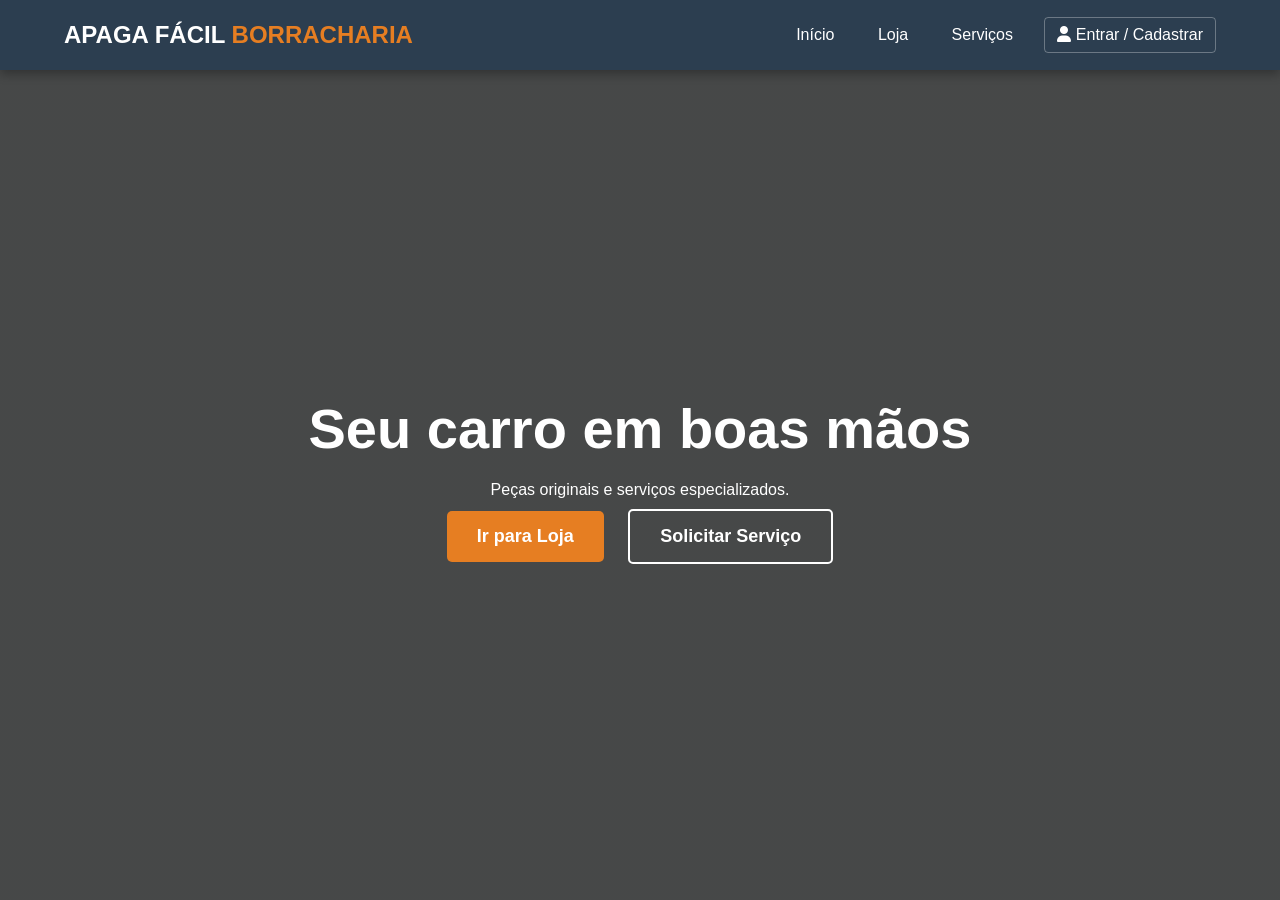
==== commit c2dc687a: "AAAAAAAAAAAAAAAAAAA" ====
--- a/index.html
+++ b/index.html
@@ -3,14 +3,14 @@
 <head>
     <meta charset="UTF-8">
     <meta name="viewport" content="width=device-width, initial-scale=1.0">
-    <title>Speed Borracharia</title>
+    <title>Apaga Fácil Borracharia</title>
     <link rel="stylesheet" href="style.css">
     <link href="https://cdnjs.cloudflare.com/ajax/libs/font-awesome/6.0.0/css/all.min.css" rel="stylesheet">
 </head>
 <body>
 
     <nav>
-        <div class="logo">SPEED <span>BORRACHARIA</span></div>
+        <div class="logo">APAGA FÁCIL <span>BORRACHARIA</span></div>
         <div class="menu-links" id="menu-container"></div>
     </nav>
 
